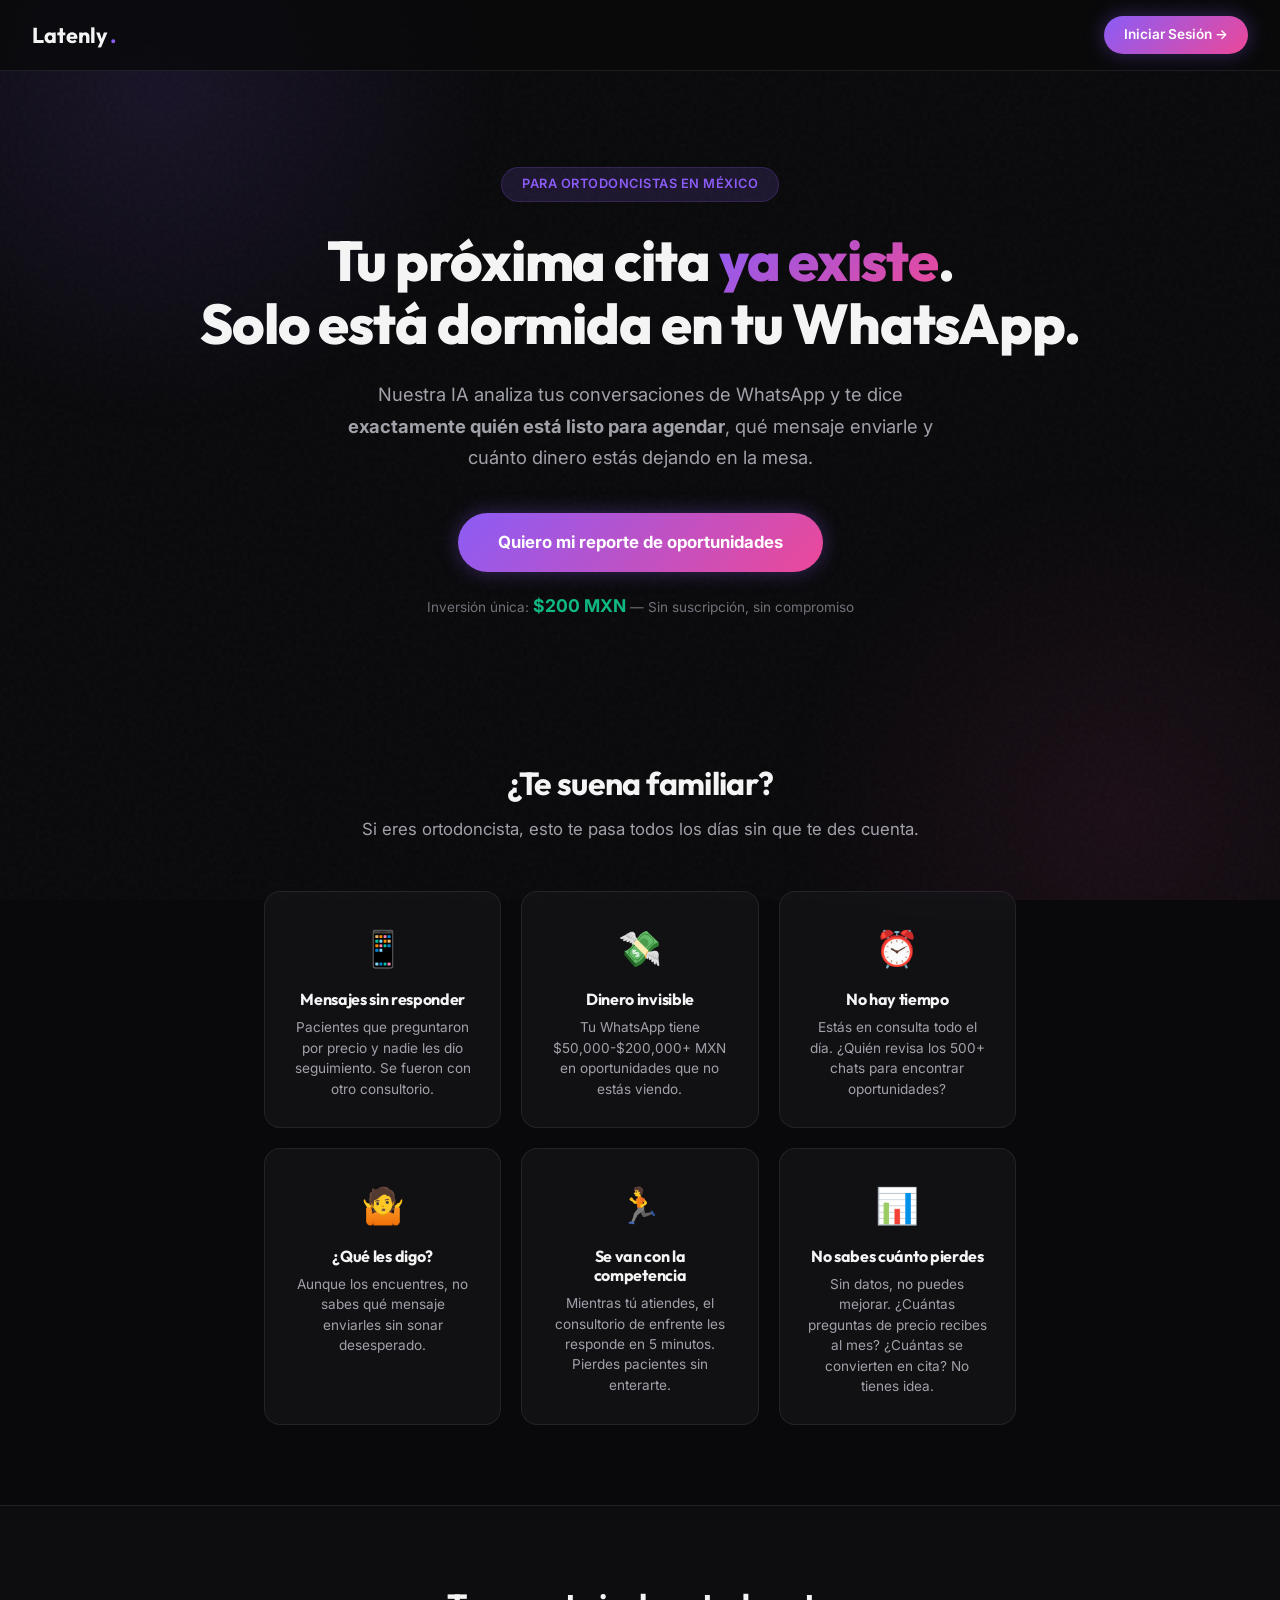
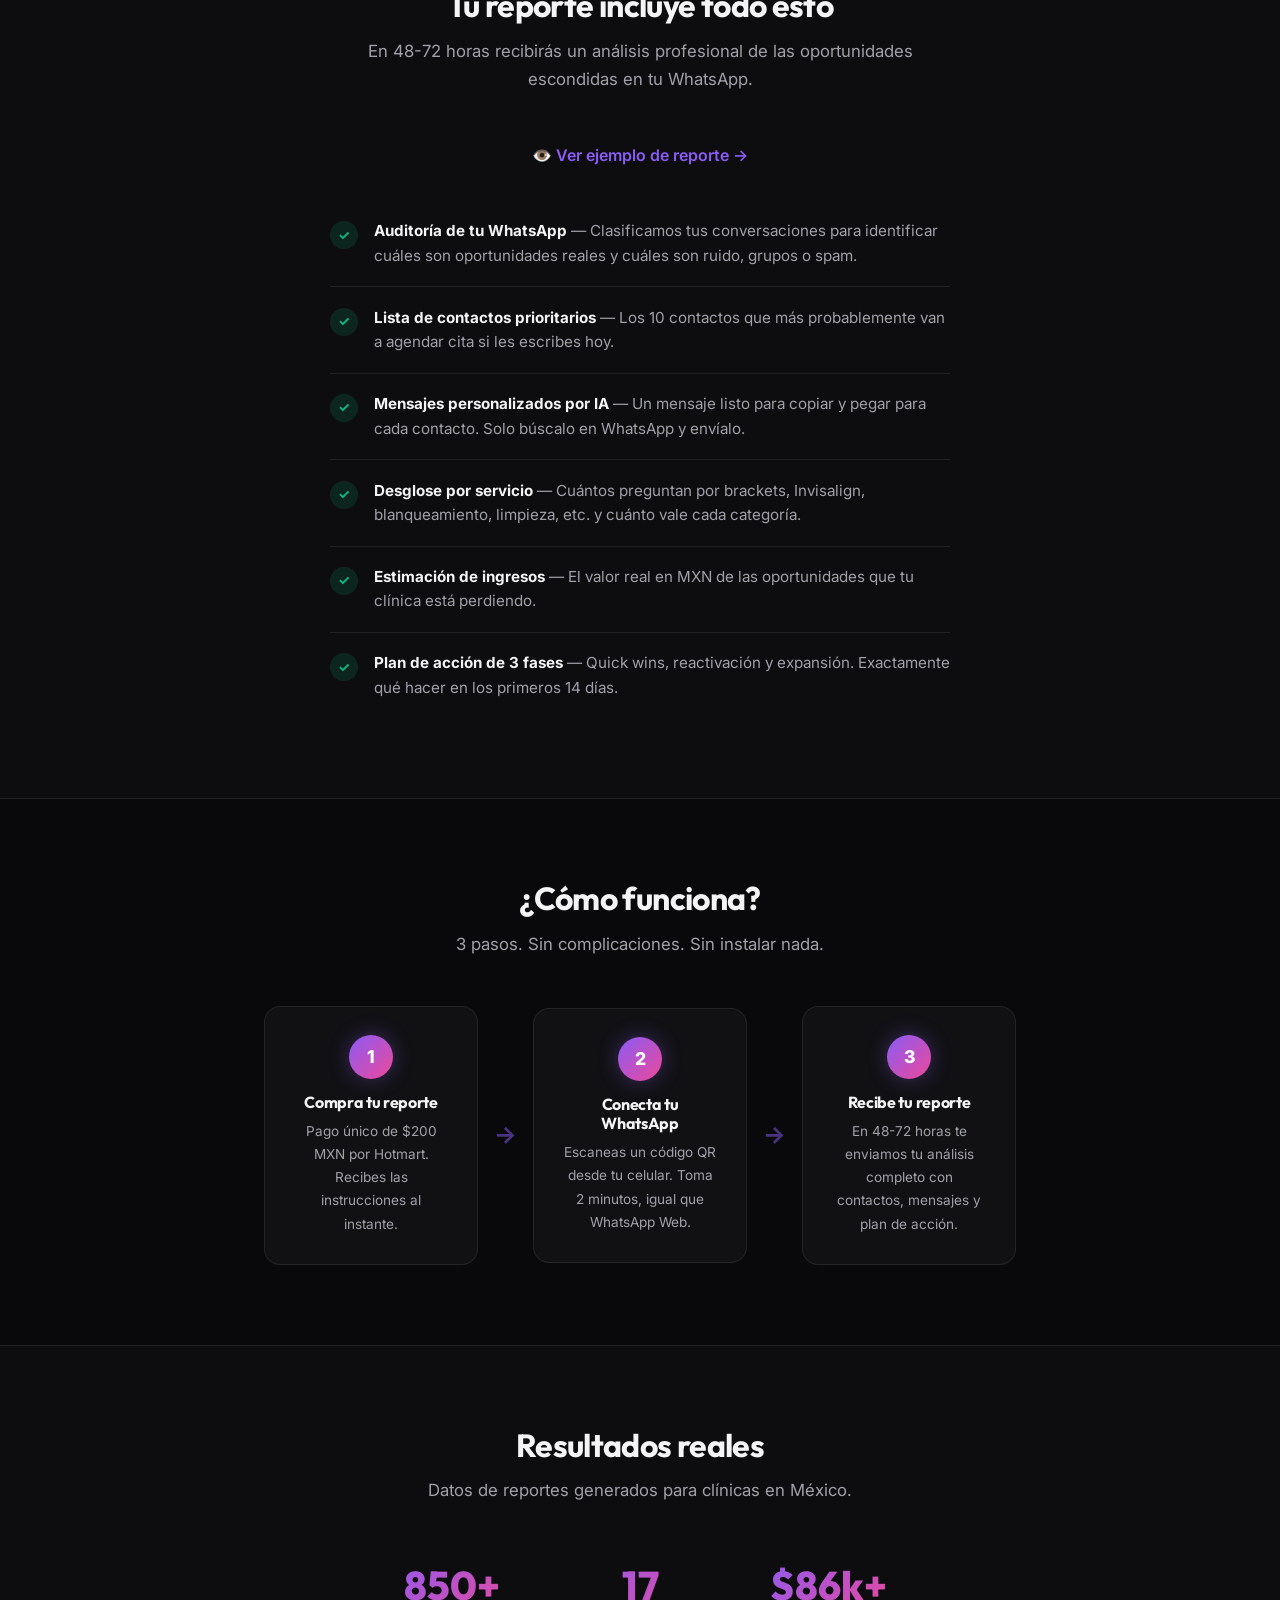
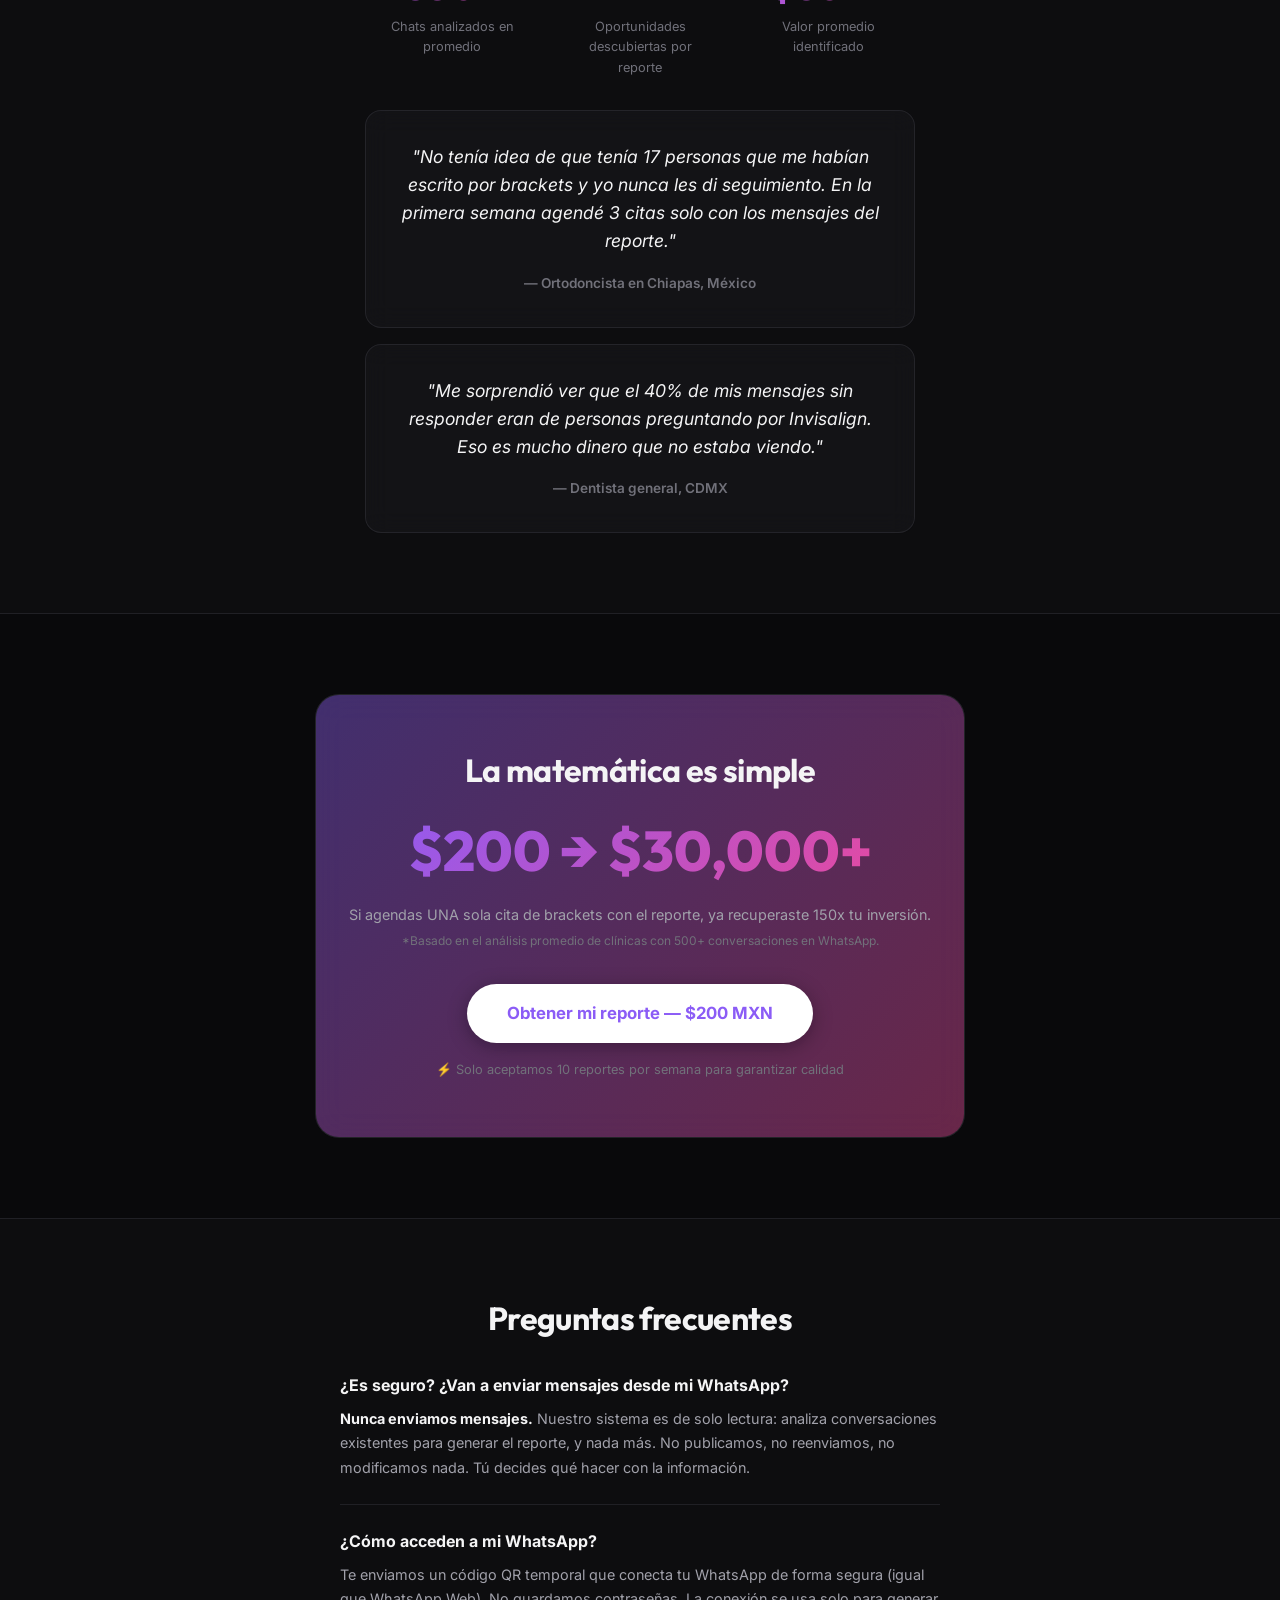
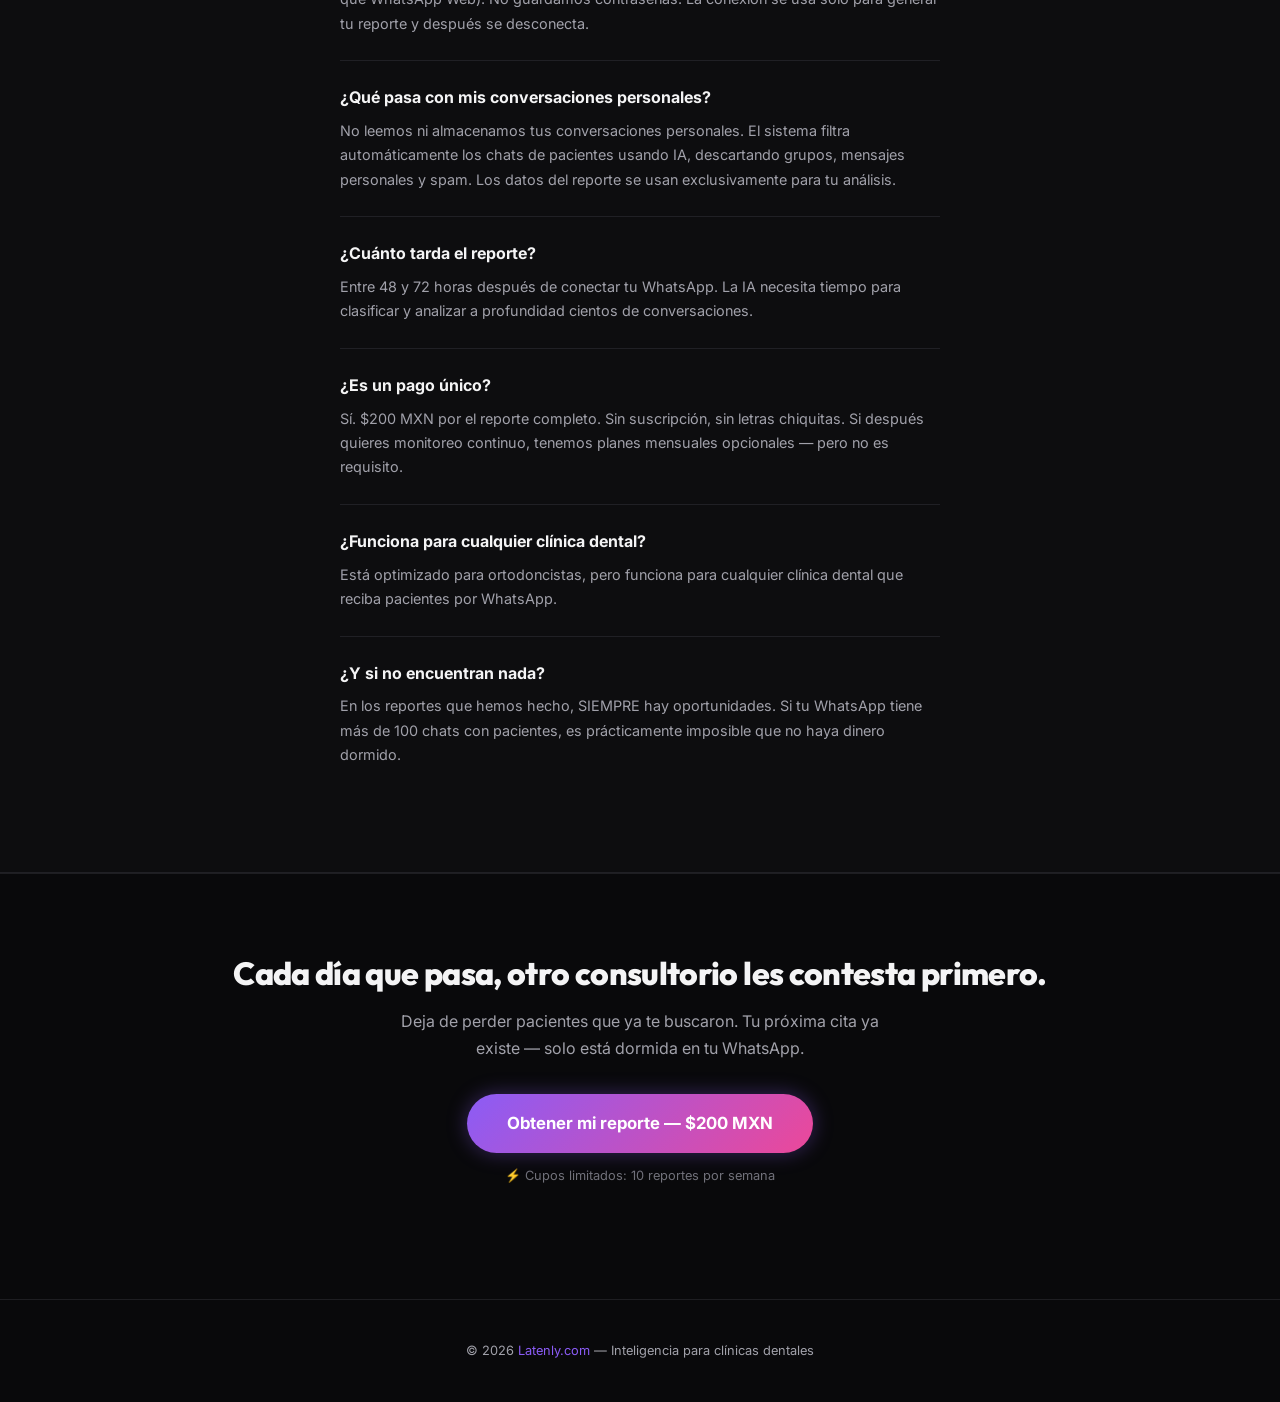
==== index.html @ cf5e4a90 "feat: implement user authentication flow, session management, and QR/text code connection logic" ====
<!DOCTYPE html>
<html lang="es">

<head>
    <meta charset="UTF-8">
    <meta name="viewport" content="width=device-width, initial-scale=1.0">
    <title>Latenly — Descubre cuánto dinero está dormido en tu WhatsApp</title>
    <meta name="description"
        content="Análisis de IA de tu WhatsApp para ortodoncistas. Descubre pacientes listos para agendar que nadie está contactando.">
    <link rel="icon"
        href="data:image/svg+xml,<svg xmlns=%22http://www.w3.org/2000/svg%22 viewBox=%220 0 100 100%22><text y=%22.9em%22 font-size=%2290%22>🔮</text></svg>">
    <link rel="stylesheet" href="assets/css/global.css">
    <link rel="stylesheet" href="assets/css/landing.css">
</head>

<body>

    <!-- Background -->
    <div class="bg-ambient"></div>
    <div class="grain-overlay"></div>

    <!-- NAV -->
    <nav class="nav-bar">
        <a href="/" class="nav-logo">Latenly<span>.</span></a>
        <div class="nav-actions">
            <a href="/login/" class="nav-cta">Iniciar Sesión →</a>
        </div>
    </nav>

    <!-- HERO -->
    <section class="hero">
        <div class="hero-badge">PARA ORTODONCISTAS EN MÉXICO</div>
        <h1>Tu próxima cita <span class="accent">ya existe</span>.<br>Solo está dormida en tu WhatsApp.</h1>
        <p class="subtitle">
            Nuestra IA analiza tus conversaciones de WhatsApp y te dice
            <strong>exactamente quién está listo para agendar</strong>, qué mensaje enviarle
            y cuánto dinero estás dejando en la mesa.
        </p>
        <a href="#comprar" class="hero-cta">Quiero mi reporte de oportunidades</a>
        <span class="hero-price">Inversión única: <strong>$200 MXN</strong> — Sin suscripción, sin compromiso</span>
    </section>

    <!-- PAIN POINTS -->
    <section class="landing-section">
        <div class="landing-container">
            <h2>¿Te suena familiar?</h2>
            <p class="section-sub">Si eres ortodoncista, esto te pasa todos los días sin que te des cuenta.</p>
            <div class="pain-grid">
                <div class="pain-card">
                    <div class="pain-icon">📱</div>
                    <h3>Mensajes sin responder</h3>
                    <p>Pacientes que preguntaron por precio y nadie les dio seguimiento. Se fueron con otro consultorio.
                    </p>
                </div>
                <div class="pain-card">
                    <div class="pain-icon">💸</div>
                    <h3>Dinero invisible</h3>
                    <p>Tu WhatsApp tiene $50,000-$200,000+ MXN en oportunidades que no estás viendo.</p>
                </div>
                <div class="pain-card">
                    <div class="pain-icon">⏰</div>
                    <h3>No hay tiempo</h3>
                    <p>Estás en consulta todo el día. ¿Quién revisa los 500+ chats para encontrar oportunidades?</p>
                </div>
                <div class="pain-card">
                    <div class="pain-icon">🤷</div>
                    <h3>¿Qué les digo?</h3>
                    <p>Aunque los encuentres, no sabes qué mensaje enviarles sin sonar desesperado.</p>
                </div>
                <div class="pain-card">
                    <div class="pain-icon">🏃</div>
                    <h3>Se van con la competencia</h3>
                    <p>Mientras tú atiendes, el consultorio de enfrente les responde en 5 minutos. Pierdes pacientes sin
                        enterarte.</p>
                </div>
                <div class="pain-card">
                    <div class="pain-icon">📊</div>
                    <h3>No sabes cuánto pierdes</h3>
                    <p>Sin datos, no puedes mejorar. ¿Cuántas preguntas de precio recibes al mes? ¿Cuántas se convierten
                        en cita? No tienes idea.</p>
                </div>
            </div>
        </div>
    </section>

    <!-- WHAT YOU GET -->
    <section class="landing-section landing-section--alt">
        <div class="landing-container">
            <h2>Tu reporte incluye todo esto</h2>
            <p class="section-sub">En 48-72 horas recibirás un análisis profesional de las oportunidades escondidas en
                tu WhatsApp.</p>
            <p style="text-align:center; margin-bottom: 2rem;">
                <a href="/reporte/?test" target="_blank" class="demo-link">👁️ Ver ejemplo de reporte →</a>
            </p>
            <ul class="benefit-list">
                <li>
                    <span class="benefit-check">✓</span>
                    <div><strong>Auditoría de tu WhatsApp</strong> — Clasificamos tus conversaciones para identificar
                        cuáles son oportunidades reales y cuáles son ruido, grupos o spam.</div>
                </li>
                <li>
                    <span class="benefit-check">✓</span>
                    <div><strong>Lista de contactos prioritarios</strong> — Los 10 contactos que más probablemente van a
                        agendar cita si les escribes hoy.</div>
                </li>
                <li>
                    <span class="benefit-check">✓</span>
                    <div><strong>Mensajes personalizados por IA</strong> — Un mensaje listo para copiar y pegar para
                        cada contacto. Solo búscalo en WhatsApp y envíalo.</div>
                </li>
                <li>
                    <span class="benefit-check">✓</span>
                    <div><strong>Desglose por servicio</strong> — Cuántos preguntan por brackets, Invisalign,
                        blanqueamiento, limpieza, etc. y cuánto vale cada categoría.</div>
                </li>
                <li>
                    <span class="benefit-check">✓</span>
                    <div><strong>Estimación de ingresos</strong> — El valor real en MXN de las oportunidades que tu
                        clínica está perdiendo.</div>
                </li>
                <li>
                    <span class="benefit-check">✓</span>
                    <div><strong>Plan de acción de 3 fases</strong> — Quick wins, reactivación y expansión. Exactamente
                        qué hacer en los primeros 14 días.</div>
                </li>
            </ul>
        </div>
    </section>

    <!-- HOW IT WORKS -->
    <section class="landing-section">
        <div class="landing-container">
            <h2>¿Cómo funciona?</h2>
            <p class="section-sub">3 pasos. Sin complicaciones. Sin instalar nada.</p>
            <div class="steps-grid">
                <div class="step-card">
                    <div class="step-num">1</div>
                    <h3>Compra tu reporte</h3>
                    <p>Pago único de $200 MXN por Hotmart. Recibes las instrucciones al instante.</p>
                </div>
                <div class="step-arrow">→</div>
                <div class="step-card">
                    <div class="step-num">2</div>
                    <h3>Conecta tu WhatsApp</h3>
                    <p>Escaneas un código QR desde tu celular. Toma 2 minutos, igual que WhatsApp Web.</p>
                </div>
                <div class="step-arrow">→</div>
                <div class="step-card">
                    <div class="step-num">3</div>
                    <h3>Recibe tu reporte</h3>
                    <p>En 48-72 horas te enviamos tu análisis completo con contactos, mensajes y plan de acción.</p>
                </div>
            </div>
        </div>
    </section>

    <!-- SOCIAL PROOF -->
    <section class="landing-section landing-section--alt">
        <div class="landing-container">
            <h2>Resultados reales</h2>
            <p class="section-sub">Datos de reportes generados para clínicas en México.</p>
            <div class="proof-stats">
                <div class="proof-stat">
                    <div class="proof-stat-num">850+</div>
                    <div class="proof-stat-lbl">Chats analizados en promedio</div>
                </div>
                <div class="proof-stat">
                    <div class="proof-stat-num">17</div>
                    <div class="proof-stat-lbl">Oportunidades descubiertas por reporte</div>
                </div>
                <div class="proof-stat">
                    <div class="proof-stat-num">$86k+</div>
                    <div class="proof-stat-lbl">Valor promedio identificado</div>
                </div>
            </div>
            <div class="proof-card" style="margin-top: 2rem;">
                <p class="proof-quote">"No tenía idea de que tenía 17 personas que me habían escrito por brackets y yo
                    nunca les di seguimiento. En la primera semana agendé 3 citas solo con los mensajes del reporte."
                </p>
                <p class="proof-author">— Ortodoncista en Chiapas, México</p>
            </div>
            <div class="proof-card" style="margin-top: 1rem;">
                <p class="proof-quote">"Me sorprendió ver que el 40% de mis mensajes sin responder eran de personas
                    preguntando por Invisalign. Eso es mucho dinero que no estaba viendo."</p>
                <p class="proof-author">— Dentista general, CDMX</p>
            </div>
        </div>
    </section>

    <!-- ROI -->
    <section class="landing-section" id="comprar">
        <div class="landing-container">
            <div class="roi-box">
                <h2>La matemática es simple</h2>
                <div class="roi-number">$200 → $30,000+</div>
                <p class="roi-label">Si agendas UNA sola cita de brackets con el reporte, ya recuperaste 150x tu
                    inversión.<br><small>*Basado en el análisis promedio de clínicas con 500+ conversaciones en
                        WhatsApp.</small></p>
                <a href="https://hotmart.com/PLACEHOLDER" class="hero-cta" target="_blank" id="buyButton">
                    Obtener mi reporte — $200 MXN
                </a>
                <p style="margin-top: 1rem; font-size: 0.8rem; color: var(--text-tertiary);">⚡ Solo aceptamos 10
                    reportes por semana para garantizar calidad</p>
            </div>
        </div>
    </section>

    <!-- FAQ -->
    <section class="landing-section landing-section--alt">
        <div class="landing-container">
            <h2>Preguntas frecuentes</h2>
            <div class="faq-list">
                <div class="faq-item">
                    <div class="faq-q">¿Es seguro? ¿Van a enviar mensajes desde mi WhatsApp?</div>
                    <div class="faq-a"><strong>Nunca enviamos mensajes.</strong> Nuestro sistema es de solo lectura:
                        analiza conversaciones existentes para generar el reporte, y nada más. No publicamos, no
                        reenviamos, no modificamos nada. Tú decides qué hacer con la información.</div>
                </div>
                <div class="faq-item">
                    <div class="faq-q">¿Cómo acceden a mi WhatsApp?</div>
                    <div class="faq-a">Te enviamos un código QR temporal que conecta tu WhatsApp de forma segura (igual
                        que WhatsApp Web). No guardamos contraseñas. La conexión se usa solo para generar tu reporte y
                        después se desconecta.</div>
                </div>
                <div class="faq-item">
                    <div class="faq-q">¿Qué pasa con mis conversaciones personales?</div>
                    <div class="faq-a">No leemos ni almacenamos tus conversaciones personales. El sistema filtra
                        automáticamente los chats de pacientes usando IA, descartando grupos, mensajes personales y
                        spam. Los datos del reporte se usan exclusivamente para tu análisis.</div>
                </div>
                <div class="faq-item">
                    <div class="faq-q">¿Cuánto tarda el reporte?</div>
                    <div class="faq-a">Entre 48 y 72 horas después de conectar tu WhatsApp. La IA necesita tiempo para
                        clasificar y analizar a profundidad cientos de conversaciones.</div>
                </div>
                <div class="faq-item">
                    <div class="faq-q">¿Es un pago único?</div>
                    <div class="faq-a">Sí. $200 MXN por el reporte completo. Sin suscripción, sin letras chiquitas. Si
                        después quieres monitoreo continuo, tenemos planes mensuales opcionales — pero no es requisito.
                    </div>
                </div>
                <div class="faq-item">
                    <div class="faq-q">¿Funciona para cualquier clínica dental?</div>
                    <div class="faq-a">Está optimizado para ortodoncistas, pero funciona para cualquier clínica dental
                        que reciba pacientes por WhatsApp.</div>
                </div>
                <div class="faq-item">
                    <div class="faq-q">¿Y si no encuentran nada?</div>
                    <div class="faq-a">En los reportes que hemos hecho, SIEMPRE hay oportunidades. Si tu WhatsApp tiene
                        más de 100 chats con pacientes, es prácticamente imposible que no haya dinero dormido.</div>
                </div>
            </div>
        </div>
    </section>

    <!-- FINAL CTA -->
    <section class="final-cta">
        <h2>Cada día que pasa, otro consultorio les contesta primero.</h2>
        <p>Deja de perder pacientes que ya te buscaron. Tu próxima cita ya existe — solo está dormida en tu WhatsApp.
        </p>
        <a href="https://hotmart.com/PLACEHOLDER" class="hero-cta" target="_blank">
            Obtener mi reporte — $200 MXN
        </a>
        <p class="scarcity">⚡ Cupos limitados: 10 reportes por semana</p>
    </section>

    <!-- FOOTER -->
    <footer class="landing-footer">
        <p>© 2026 <a href="/">Latenly.com</a> — Inteligencia para clínicas dentales</p>
    </footer>

</body>

</html>
---- assets/css/global.css ----
/* ═══════════════════════════════════════════════════════════════
   Latenly — Premium Design System (Dark Mode)
   Fonts: Outfit (Display) + Inter (UI)
   ═══════════════════════════════════════════════════════════════ */
@import url('https://fonts.googleapis.com/css2?family=Inter:wght@300;400;500;600;700;800&family=Outfit:wght@400;500;600;700;800&display=swap');

/* ── Design Tokens ─────────────────────────────────────────── */
:root {
  /* Backgrounds */
  --bg-base:      #09090b;
  --bg-surface:   rgba(24, 24, 27, 0.6);
  --bg-elevated:  rgba(39, 39, 42, 0.5);
  --bg-hover:     rgba(63, 63, 70, 0.3);
  --bg-input:     rgba(24, 24, 27, 0.8);

  /* Borders */
  --border-subtle:  rgba(63, 63, 70, 0.4);
  --border-default: rgba(82, 82, 91, 0.5);
  --border-strong:  rgba(113, 113, 122, 0.5);
  --border-glow:    rgba(139, 92, 246, 0.3);

  /* Text */
  --text-primary:   #f4f4f5;
  --text-secondary: #a1a1aa;
  --text-tertiary:  #71717a;
  --text-inverse:   #09090b;

  /* Brand Colors */
  --brand-violet:     #8b5cf6;
  --brand-violet-dim: rgba(139, 92, 246, 0.15);
  --brand-pink:       #ec4899;
  --brand-pink-dim:   rgba(236, 72, 153, 0.15);
  --brand-gradient:   linear-gradient(135deg, #8b5cf6, #ec4899);
  --brand-gradient-r: linear-gradient(135deg, #ec4899, #8b5cf6);

  /* Semantic Colors */
  --color-success:     #10b981;
  --color-success-dim: rgba(16, 185, 129, 0.15);
  --color-warning:     #f59e0b;
  --color-warning-dim: rgba(245, 158, 11, 0.15);
  --color-danger:      #ef4444;
  --color-danger-dim:  rgba(239, 68, 68, 0.15);
  --color-info:        #3b82f6;
  --color-info-dim:    rgba(59, 130, 246, 0.15);

  /* Shadows */
  --shadow-sm:  0 1px 2px rgba(0, 0, 0, 0.3);
  --shadow-md:  0 4px 12px rgba(0, 0, 0, 0.4);
  --shadow-lg:  0 8px 30px rgba(0, 0, 0, 0.5);
  --shadow-xl:  0 20px 50px rgba(0, 0, 0, 0.6);
  --shadow-glow-violet: 0 0 20px rgba(139, 92, 246, 0.35);
  --shadow-glow-pink:   0 0 20px rgba(236, 72, 153, 0.3);
  --shadow-glow-green:  0 0 20px rgba(16, 185, 129, 0.3);

  /* Radii */
  --radius-sm:   0.375rem;
  --radius-md:   0.5rem;
  --radius-lg:   0.75rem;
  --radius-xl:   1rem;
  --radius-2xl:  1.5rem;
  --radius-full: 9999px;

  /* Typography */
  --font-display: 'Outfit', sans-serif;
  --font-ui:      'Inter', sans-serif;

  /* Transitions */
  --transition-fast: 150ms ease;
  --transition-base: 250ms ease;
  --transition-slow: 400ms cubic-bezier(0.16, 1, 0.3, 1);
}

/* ── Reset & Base ──────────────────────────────────────────── */
*,
*::before,
*::after {
  box-sizing: border-box;
  margin: 0;
  padding: 0;
}

html {
  scroll-behavior: smooth;
}

body {
  font-family: var(--font-ui);
  background-color: var(--bg-base);
  color: var(--text-primary);
  line-height: 1.6;
  -webkit-font-smoothing: antialiased;
  -moz-osx-font-smoothing: grayscale;
  overflow-x: hidden;
  min-height: 100vh;
  position: relative;
}

/* ── Ambient Background ────────────────────────────────────── */
.bg-ambient {
  position: fixed;
  inset: 0;
  z-index: -2;
  pointer-events: none;
  overflow: hidden;
}

.bg-ambient::before {
  content: '';
  position: absolute;
  top: -30%;
  left: -15%;
  width: 55vw;
  height: 55vw;
  background: radial-gradient(circle, rgba(139, 92, 246, 0.12) 0%, transparent 70%);
  border-radius: 50%;
  animation: ambient-float 20s ease-in-out infinite alternate;
}

.bg-ambient::after {
  content: '';
  position: absolute;
  bottom: -30%;
  right: -15%;
  width: 55vw;
  height: 55vw;
  background: radial-gradient(circle, rgba(236, 72, 153, 0.08) 0%, transparent 70%);
  border-radius: 50%;
  animation: ambient-float 25s ease-in-out infinite alternate-reverse;
}

@keyframes ambient-float {
  0%   { transform: translate(0, 0) scale(1); }
  100% { transform: translate(30px, -20px) scale(1.05); }
}

/* Grain Overlay */
.grain-overlay {
  position: fixed;
  inset: 0;
  z-index: -1;
  pointer-events: none;
  background-image: url("data:image/svg+xml,%3Csvg viewBox='0 0 256 256' xmlns='http://www.w3.org/2000/svg'%3E%3Cfilter id='n'%3E%3CfeTurbulence type='fractalNoise' baseFrequency='0.85' numOctaves='3' stitchTiles='stitch'/%3E%3C/filter%3E%3Crect width='100%25' height='100%25' filter='url(%23n)' opacity='0.03'/%3E%3C/svg%3E");
}

/* ── Typography ────────────────────────────────────────────── */
h1, h2, h3, h4, h5, h6 {
  font-family: var(--font-display);
  color: var(--text-primary);
  font-weight: 700;
  line-height: 1.2;
  letter-spacing: -0.02em;
}

h1 { font-size: clamp(2rem, 5vw, 3.5rem); }
h2 { font-size: clamp(1.5rem, 3.5vw, 2.25rem); }
h3 { font-size: clamp(1.125rem, 2.5vw, 1.5rem); }
h4 { font-size: 1.125rem; }

p {
  color: var(--text-secondary);
  line-height: 1.7;
}

a {
  color: var(--brand-violet);
  text-decoration: none;
  transition: color var(--transition-fast);
}

a:hover {
  color: var(--brand-pink);
}

.gradient-text {
  background: var(--brand-gradient);
  -webkit-background-clip: text;
  -webkit-text-fill-color: transparent;
  background-clip: text;
}

.gradient-text-green {
  background: linear-gradient(135deg, #34d399, #10b981);
  -webkit-background-clip: text;
  -webkit-text-fill-color: transparent;
  background-clip: text;
}

.text-secondary { color: var(--text-secondary); }
.text-center { text-align: center; }

/* ── Layout ────────────────────────────────────────────────── */
.container {
  width: 100%;
  max-width: 1200px;
  margin: 0 auto;
  padding: 0 1.5rem;
}

.container-sm {
  width: 100%;
  max-width: 800px;
  margin: 0 auto;
  padding: 0 1.5rem;
}

.container-xs {
  width: 100%;
  max-width: 480px;
  margin: 0 auto;
  padding: 0 1.5rem;
}

/* ── Glassmorphism Panel ───────────────────────────────────── */
.glass-panel {
  background: var(--bg-surface);
  backdrop-filter: blur(16px);
  -webkit-backdrop-filter: blur(16px);
  border: 1px solid var(--border-subtle);
  border-radius: var(--radius-xl);
  padding: 1.5rem;
  box-shadow: var(--shadow-sm);
  transition: transform var(--transition-slow), box-shadow var(--transition-slow), border-color var(--transition-base);
}

.glass-panel:hover {
  transform: translateY(-2px);
  box-shadow: var(--shadow-md);
  border-color: var(--border-default);
}

.glass-panel-static {
  background: var(--bg-surface);
  backdrop-filter: blur(16px);
  -webkit-backdrop-filter: blur(16px);
  border: 1px solid var(--border-subtle);
  border-radius: var(--radius-xl);
  padding: 1.5rem;
  box-shadow: var(--shadow-sm);
}

/* Glow Border Effect */
.glow-border {
  position: relative;
}

.glow-border::before {
  content: '';
  position: absolute;
  inset: -1px;
  border-radius: inherit;
  background: linear-gradient(135deg, var(--brand-violet), transparent 40%, var(--color-success));
  z-index: -1;
  opacity: 0.5;
  transition: opacity var(--transition-base);
}

.glow-border:hover::before {
  opacity: 0.75;
}

/* ── Buttons ───────────────────────────────────────────────── */
button {
  font-family: var(--font-ui);
  cursor: pointer;
  border: none;
  outline: none;
}

.btn-glow {
  display: inline-flex;
  align-items: center;
  justify-content: center;
  gap: 0.5rem;
  background: var(--brand-gradient);
  color: white;
  border: none;
  padding: 0.75rem 2rem;
  border-radius: var(--radius-full);
  font-size: 1rem;
  font-weight: 600;
  font-family: var(--font-ui);
  cursor: pointer;
  box-shadow: var(--shadow-glow-violet);
  transition: transform var(--transition-base), box-shadow var(--transition-base);
  text-decoration: none;
  white-space: nowrap;
}

.btn-glow:hover {
  transform: translateY(-2px);
  box-shadow: 0 0 35px rgba(139, 92, 246, 0.5);
  text-decoration: none;
  color: white;
}

.btn-glow:active {
  transform: translateY(0);
}

.btn-glow.large {
  padding: 1rem 3rem;
  font-size: 1.1rem;
}

.btn-glow-green {
  display: inline-flex;
  align-items: center;
  justify-content: center;
  gap: 0.5rem;
  background: linear-gradient(135deg, #25D366, #128C7E);
  color: white;
  border: none;
  padding: 0.75rem 2rem;
  border-radius: var(--radius-full);
  font-size: 1rem;
  font-weight: 600;
  font-family: var(--font-ui);
  cursor: pointer;
  box-shadow: var(--shadow-glow-green);
  transition: transform var(--transition-base), box-shadow var(--transition-base);
  text-decoration: none;
}

.btn-glow-green:hover {
  transform: translateY(-2px);
  box-shadow: 0 0 35px rgba(37, 211, 102, 0.45);
  text-decoration: none;
  color: white;
}

.btn-outline {
  display: inline-flex;
  align-items: center;
  justify-content: center;
  gap: 0.5rem;
  background: transparent;
  color: var(--text-primary);
  border: 1.5px solid var(--border-default);
  padding: 0.75rem 2rem;
  border-radius: var(--radius-full);
  font-size: 1rem;
  font-weight: 500;
  font-family: var(--font-ui);
  cursor: pointer;
  transition: all var(--transition-base);
  text-decoration: none;
}

.btn-outline:hover {
  border-color: var(--brand-violet);
  color: var(--brand-violet);
  background: var(--brand-violet-dim);
  text-decoration: none;
}

.btn-outline.large {
  padding: 1rem 2.5rem;
  font-size: 1.05rem;
}

.btn-ghost {
  display: inline-flex;
  align-items: center;
  gap: 0.5rem;
  background: transparent;
  color: var(--text-secondary);
  border: none;
  padding: 0.5rem 1rem;
  border-radius: var(--radius-md);
  font-size: 0.875rem;
  font-weight: 500;
  font-family: var(--font-ui);
  cursor: pointer;
  transition: all var(--transition-fast);
}

.btn-ghost:hover {
  color: var(--text-primary);
  background: var(--bg-hover);
}

/* ── Badges ────────────────────────────────────────────────── */
.badge {
  display: inline-flex;
  align-items: center;
  gap: 0.25rem;
  padding: 0.2rem 0.75rem;
  border-radius: var(--radius-full);
  font-size: 0.75rem;
  font-weight: 600;
  letter-spacing: 0.02em;
  white-space: nowrap;
}

.badge-violet {
  background: var(--brand-violet-dim);
  color: var(--brand-violet);
}

.badge-pink {
  background: var(--brand-pink-dim);
  color: var(--brand-pink);
}

.badge-success {
  background: var(--color-success-dim);
  color: var(--color-success);
}

.badge-warning {
  background: var(--color-warning-dim);
  color: var(--color-warning);
}

.badge-danger {
  background: var(--color-danger-dim);
  color: var(--color-danger);
}

.badge-info {
  background: var(--color-info-dim);
  color: var(--color-info);
}

/* ── Form Inputs ───────────────────────────────────────────── */
.input-field {
  width: 100%;
  background: var(--bg-input);
  border: 1.5px solid var(--border-subtle);
  border-radius: var(--radius-lg);
  padding: 0.875rem 1rem;
  font-size: 1rem;
  font-family: var(--font-ui);
  color: var(--text-primary);
  outline: none;
  transition: border-color var(--transition-base), box-shadow var(--transition-base);
}

.input-field::placeholder {
  color: var(--text-tertiary);
}

.input-field:focus {
  border-color: var(--brand-violet);
  box-shadow: 0 0 0 3px rgba(139, 92, 246, 0.15);
}

.input-field:hover:not(:focus) {
  border-color: var(--border-default);
}

.input-label {
  display: block;
  font-size: 0.875rem;
  font-weight: 500;
  color: var(--text-secondary);
  margin-bottom: 0.5rem;
}

.input-error {
  font-size: 0.8rem;
  color: var(--color-danger);
  margin-top: 0.4rem;
  display: none;
}

.input-error.visible {
  display: block;
}

/* ── Skeleton Loading ──────────────────────────────────────── */
.skeleton {
  background: linear-gradient(
    90deg,
    rgba(63, 63, 70, 0.3) 25%,
    rgba(82, 82, 91, 0.3) 50%,
    rgba(63, 63, 70, 0.3) 75%
  );
  background-size: 200% 100%;
  animation: skeleton-shimmer 1.8s ease-in-out infinite;
  border-radius: var(--radius-md);
}

@keyframes skeleton-shimmer {
  0%   { background-position: 200% 0; }
  100% { background-position: -200% 0; }
}

/* ── Spinner ───────────────────────────────────────────────── */
.spinner {
  width: 48px;
  height: 48px;
  border: 3px solid rgba(139, 92, 246, 0.2);
  border-radius: 50%;
  border-top-color: var(--brand-violet);
  animation: spin 0.8s ease-in-out infinite;
  margin: 0 auto;
}

.spinner-sm {
  width: 20px;
  height: 20px;
  border-width: 2px;
}

@keyframes spin {
  to { transform: rotate(360deg); }
}

/* ── Toast Notifications ───────────────────────────────────── */
.toast-container {
  position: fixed;
  bottom: 1.5rem;
  left: 50%;
  transform: translateX(-50%);
  z-index: 9999;
  display: flex;
  flex-direction: column;
  gap: 0.5rem;
}

.toast {
  background: var(--bg-elevated);
  backdrop-filter: blur(16px);
  color: var(--text-primary);
  padding: 0.85rem 1.25rem;
  border-radius: var(--radius-lg);
  border: 1px solid var(--border-subtle);
  font-size: 0.875rem;
  box-shadow: var(--shadow-lg);
  animation: toast-slide-up 0.4s cubic-bezier(0.16, 1, 0.3, 1) forwards;
  opacity: 0;
  transform: translateY(20px);
}

@keyframes toast-slide-up {
  to {
    opacity: 1;
    transform: translateY(0);
  }
}

.toast.fade-out {
  animation: toast-fade-out 0.3s ease forwards;
}

@keyframes toast-fade-out {
  to {
    opacity: 0;
    transform: translateY(-10px);
  }
}

/* ── Animations ────────────────────────────────────────────── */
.slide-up-anim {
  opacity: 0;
  transform: translateY(30px);
  transition: opacity 0.8s cubic-bezier(0.16, 1, 0.3, 1),
              transform 0.8s cubic-bezier(0.16, 1, 0.3, 1);
}

.slide-up-anim.visible {
  opacity: 1;
  transform: translateY(0);
}

@keyframes fadeIn {
  from { opacity: 0; }
  to   { opacity: 1; }
}

@keyframes fadeInUp {
  from {
    opacity: 0;
    transform: translateY(20px);
  }
  to {
    opacity: 1;
    transform: translateY(0);
  }
}

@keyframes pulse-glow {
  0%, 100% { box-shadow: var(--shadow-glow-violet); }
  50%      { box-shadow: 0 0 35px rgba(139, 92, 246, 0.5); }
}

/* ── Nav Bar ───────────────────────────────────────────────── */
.nav-bar {
  display: flex;
  justify-content: space-between;
  align-items: center;
  padding: 1rem 2rem;
  position: sticky;
  top: 0;
  z-index: 100;
  background: rgba(9, 9, 11, 0.8);
  backdrop-filter: blur(16px);
  -webkit-backdrop-filter: blur(16px);
  border-bottom: 1px solid var(--border-subtle);
}

.nav-logo {
  font-family: var(--font-display);
  font-weight: 700;
  font-size: 1.35rem;
  color: var(--text-primary);
  text-decoration: none;
  display: flex;
  align-items: center;
  gap: 0.15rem;
}

.nav-logo span {
  color: var(--brand-violet);
}

.nav-logo:hover {
  color: var(--text-primary);
  text-decoration: none;
}

.nav-actions {
  display: flex;
  align-items: center;
  gap: 1rem;
}

.nav-link {
  color: var(--text-secondary);
  font-size: 0.9rem;
  font-weight: 500;
  text-decoration: none;
  transition: color var(--transition-fast);
  padding: 0.4rem 0.75rem;
  border-radius: var(--radius-md);
}

.nav-link:hover {
  color: var(--text-primary);
  text-decoration: none;
}

.nav-cta {
  background: var(--brand-gradient);
  color: white;
  padding: 0.5rem 1.25rem;
  border-radius: var(--radius-full);
  font-size: 0.85rem;
  font-weight: 600;
  text-decoration: none;
  transition: transform var(--transition-base), box-shadow var(--transition-base);
  box-shadow: var(--shadow-glow-violet);
}

.nav-cta:hover {
  transform: translateY(-1px);
  box-shadow: 0 0 25px rgba(139, 92, 246, 0.4);
  text-decoration: none;
  color: white;
}

/* ── Responsive ────────────────────────────────────────────── */
@media (max-width: 768px) {
  .nav-bar {
    padding: 0.85rem 1rem;
  }

  .nav-link {
    display: none;
  }
}

@media (max-width: 480px) {
  .btn-glow.large {
    padding: 0.85rem 2rem;
    font-size: 1rem;
  }

  .btn-outline.large {
    padding: 0.85rem 2rem;
    font-size: 1rem;
  }
}
---- assets/css/landing.css ----
/* ═══════════════════════════════════════════════════════════════
   Latenly — Landing Page Premium (Dark Mode)
   Inherits from global.css design tokens
   ═══════════════════════════════════════════════════════════════ */

/* ── Hero ──────────────────────────────────────────────────── */
.hero {
  text-align: center;
  padding: 6rem 1.5rem 4rem;
  position: relative;
}

.hero > * {
  position: relative;
  z-index: 1;
}

.hero-badge {
  display: inline-block;
  background: var(--brand-violet-dim);
  color: var(--brand-violet);
  font-size: 0.8rem;
  font-weight: 600;
  padding: 0.4rem 1.25rem;
  border-radius: var(--radius-full);
  margin-bottom: 1.75rem;
  letter-spacing: 0.5px;
  border: 1px solid rgba(139, 92, 246, 0.2);
  animation: fadeInUp 0.8s ease forwards;
}

.hero h1 {
  font-size: clamp(2.2rem, 5vw, 3.5rem);
  font-weight: 800;
  line-height: 1.12;
  margin-bottom: 1.5rem;
  animation: fadeInUp 0.8s 0.1s ease forwards;
  opacity: 0;
}

.hero h1 .accent {
  background: var(--brand-gradient);
  -webkit-background-clip: text;
  background-clip: text;
  -webkit-text-fill-color: transparent;
}

.hero .subtitle {
  font-size: 1.15rem;
  color: var(--text-secondary);
  max-width: 620px;
  margin: 0 auto 2.5rem;
  line-height: 1.7;
  animation: fadeInUp 0.8s 0.2s ease forwards;
  opacity: 0;
}

.hero-cta {
  display: inline-flex;
  align-items: center;
  gap: 0.5rem;
  background: var(--brand-gradient);
  color: white;
  padding: 1rem 2.5rem;
  border-radius: var(--radius-full);
  font-size: 1.05rem;
  font-weight: 700;
  text-decoration: none;
  box-shadow: var(--shadow-glow-violet);
  transition: transform var(--transition-base), box-shadow var(--transition-base);
  animation: fadeInUp 0.8s 0.3s ease forwards, pulse-glow 3s 1.5s ease-in-out infinite;
  opacity: 0;
}

.hero-cta:hover {
  transform: translateY(-3px);
  box-shadow: 0 0 40px rgba(139, 92, 246, 0.5);
  text-decoration: none;
  color: white;
}

.hero-price {
  display: block;
  margin-top: 1.25rem;
  font-size: 0.85rem;
  color: var(--text-tertiary);
  animation: fadeInUp 0.8s 0.4s ease forwards;
  opacity: 0;
}

.hero-price strong {
  color: var(--color-success);
  font-size: 1.1rem;
}

/* ── Sections ──────────────────────────────────────────────── */
.landing-section {
  padding: 5rem 0;
  position: relative;
}

.landing-section--alt {
  background: rgba(24, 24, 27, 0.3);
  border-top: 1px solid var(--border-subtle);
  border-bottom: 1px solid var(--border-subtle);
}

.landing-container {
  max-width: 800px;
  margin: 0 auto;
  padding: 0 1.5rem;
}

.landing-section h2 {
  font-size: 2rem;
  font-weight: 700;
  text-align: center;
  margin-bottom: 0.75rem;
}

.section-sub {
  text-align: center;
  color: var(--text-secondary);
  max-width: 600px;
  margin: 0 auto 3rem;
  font-size: 1.05rem;
}

/* ── Pain Points Grid ──────────────────────────────────────── */
.pain-grid {
  display: grid;
  grid-template-columns: repeat(auto-fit, minmax(230px, 1fr));
  gap: 1.25rem;
}

.pain-card {
  background: var(--bg-surface);
  backdrop-filter: blur(12px);
  border: 1px solid var(--border-subtle);
  border-radius: var(--radius-xl);
  padding: 1.75rem;
  text-align: center;
  transition: transform var(--transition-slow), border-color var(--transition-base), box-shadow var(--transition-base);
}

.pain-card:hover {
  transform: translateY(-4px);
  border-color: var(--border-default);
  box-shadow: var(--shadow-md);
}

.pain-icon {
  font-size: 2.2rem;
  margin-bottom: 0.85rem;
}

.pain-card h3 {
  font-size: 1rem;
  font-weight: 700;
  margin-bottom: 0.5rem;
  color: var(--text-primary);
}

.pain-card p {
  font-size: 0.85rem;
  color: var(--text-secondary);
  line-height: 1.5;
}

/* ── Benefit List ──────────────────────────────────────────── */
.benefit-list {
  list-style: none;
  padding: 0;
  max-width: 620px;
  margin: 0 auto;
}

.benefit-list li {
  display: flex;
  align-items: flex-start;
  gap: 1rem;
  padding: 1.15rem 0;
  border-bottom: 1px solid var(--border-subtle);
  font-size: 0.95rem;
  color: var(--text-secondary);
}

.benefit-list li:last-child {
  border-bottom: none;
}

.benefit-list li strong {
  color: var(--text-primary);
}

.benefit-check {
  background: var(--color-success-dim);
  color: var(--color-success);
  width: 28px;
  height: 28px;
  border-radius: 50%;
  display: flex;
  align-items: center;
  justify-content: center;
  font-weight: 700;
  font-size: 0.85rem;
  flex-shrink: 0;
  margin-top: 2px;
}

.demo-link {
  color: var(--brand-violet);
  font-weight: 600;
  text-decoration: none;
  transition: color var(--transition-fast);
}

.demo-link:hover {
  color: var(--brand-pink);
}

/* ── Steps / How It Works ──────────────────────────────────── */
.steps-grid {
  display: flex;
  align-items: center;
  justify-content: center;
  gap: 1rem;
}

.step-card {
  background: var(--bg-surface);
  backdrop-filter: blur(12px);
  border: 1px solid var(--border-subtle);
  border-radius: var(--radius-xl);
  padding: 1.75rem;
  text-align: center;
  flex: 1;
  max-width: 240px;
  transition: transform var(--transition-slow), border-color var(--transition-base);
}

.step-card:hover {
  transform: translateY(-3px);
  border-color: var(--border-default);
}

.step-num {
  width: 44px;
  height: 44px;
  border-radius: 50%;
  background: var(--brand-gradient);
  color: white;
  font-weight: 800;
  font-size: 1.1rem;
  display: flex;
  align-items: center;
  justify-content: center;
  margin: 0 auto 0.85rem;
  box-shadow: var(--shadow-glow-violet);
}

.step-card h3 {
  font-size: 1rem;
  font-weight: 700;
  margin-bottom: 0.5rem;
  color: var(--text-primary);
}

.step-card p {
  font-size: 0.85rem;
  color: var(--text-secondary);
}

.step-arrow {
  font-size: 1.5rem;
  color: var(--brand-violet);
  font-weight: 700;
  opacity: 0.5;
}

/* ── Social Proof ──────────────────────────────────────────── */
.proof-stats {
  display: flex;
  justify-content: center;
  gap: 3rem;
  margin-bottom: 2rem;
}

.proof-stat {
  text-align: center;
}

.proof-stat-num {
  font-family: var(--font-display);
  font-size: 2.5rem;
  font-weight: 800;
  background: var(--brand-gradient);
  -webkit-background-clip: text;
  -webkit-text-fill-color: transparent;
  background-clip: text;
}

.proof-stat-lbl {
  font-size: 0.8rem;
  color: var(--text-tertiary);
  max-width: 140px;
}

.proof-card {
  background: var(--bg-surface);
  backdrop-filter: blur(12px);
  border: 1px solid var(--border-subtle);
  border-radius: var(--radius-xl);
  padding: 2rem;
  text-align: center;
  max-width: 550px;
  margin: 0 auto;
  transition: border-color var(--transition-base);
}

.proof-card:hover {
  border-color: var(--border-default);
}

.proof-quote {
  font-size: 1.1rem;
  font-style: italic;
  color: var(--text-primary);
  margin-bottom: 1rem;
  line-height: 1.6;
}

.proof-author {
  font-size: 0.85rem;
  color: var(--text-tertiary);
  font-weight: 600;
}

/* ── ROI Box ───────────────────────────────────────────────── */
.roi-box {
  background: var(--bg-surface);
  backdrop-filter: blur(16px);
  border: 1px solid var(--border-subtle);
  border-radius: var(--radius-2xl);
  padding: 3.5rem 2rem;
  text-align: center;
  max-width: 650px;
  margin: 0 auto;
  position: relative;
  overflow: hidden;
}

.roi-box::before {
  content: '';
  position: absolute;
  inset: -1px;
  border-radius: inherit;
  background: var(--brand-gradient);
  z-index: -1;
  opacity: 0.4;
}

.roi-box h2 {
  color: var(--text-primary);
  margin-bottom: 1rem;
}

.roi-number {
  font-family: var(--font-display);
  font-size: 3.5rem;
  font-weight: 800;
  margin-bottom: 0.5rem;
  background: var(--brand-gradient);
  -webkit-background-clip: text;
  -webkit-text-fill-color: transparent;
  background-clip: text;
}

.roi-label {
  font-size: 0.9rem;
  color: var(--text-secondary);
  margin-bottom: 2rem;
}

.roi-label small {
  color: var(--text-tertiary);
}

.roi-box .hero-cta {
  background: white;
  color: var(--brand-violet);
  box-shadow: 0 4px 20px rgba(0, 0, 0, 0.3);
  animation: none;
  opacity: 1;
}

.roi-box .hero-cta:hover {
  box-shadow: 0 8px 30px rgba(0, 0, 0, 0.4);
  transform: translateY(-2px);
}

/* ── FAQ ───────────────────────────────────────────────────── */
.faq-list {
  max-width: 600px;
  margin: 0 auto;
}

.faq-item {
  border-bottom: 1px solid var(--border-subtle);
  padding: 1.5rem 0;
}

.faq-item:last-child {
  border-bottom: none;
}

.faq-q {
  font-weight: 700;
  font-size: 1rem;
  margin-bottom: 0.5rem;
  color: var(--text-primary);
  cursor: default;
}

.faq-a {
  font-size: 0.9rem;
  color: var(--text-secondary);
  line-height: 1.7;
}

.faq-a strong {
  color: var(--text-primary);
}

/* ── Final CTA ─────────────────────────────────────────────── */
.final-cta {
  text-align: center;
  padding: 5rem 1.5rem;
  border-top: 1px solid var(--border-subtle);
  position: relative;
}

.final-cta h2 {
  font-size: 2rem;
  font-weight: 800;
  margin-bottom: 1rem;
}

.final-cta p {
  color: var(--text-secondary);
  margin-bottom: 2rem;
  max-width: 500px;
  margin-left: auto;
  margin-right: auto;
}

.final-cta .scarcity {
  margin-top: 0.75rem;
  font-size: 0.8rem;
  color: var(--text-tertiary);
}

/* ── Footer ────────────────────────────────────────────────── */
.landing-footer {
  text-align: center;
  padding: 2.5rem;
  font-size: 0.8rem;
  color: var(--text-tertiary);
  border-top: 1px solid var(--border-subtle);
}

.landing-footer a {
  color: var(--brand-violet);
}

/* ── Responsive ────────────────────────────────────────────── */
@media (max-width: 600px) {
  .hero {
    padding: 4rem 1rem 2.5rem;
  }

  .hero h1 {
    font-size: 1.9rem;
  }

  .roi-number {
    font-size: 2.5rem;
  }

  .pain-grid {
    grid-template-columns: 1fr;
  }

  .steps-grid {
    flex-direction: column;
  }

  .step-arrow {
    transform: rotate(90deg);
  }

  .proof-stats {
    flex-direction: column;
    gap: 1.5rem;
    align-items: center;
  }

  .landing-section {
    padding: 3.5rem 0;
  }
}
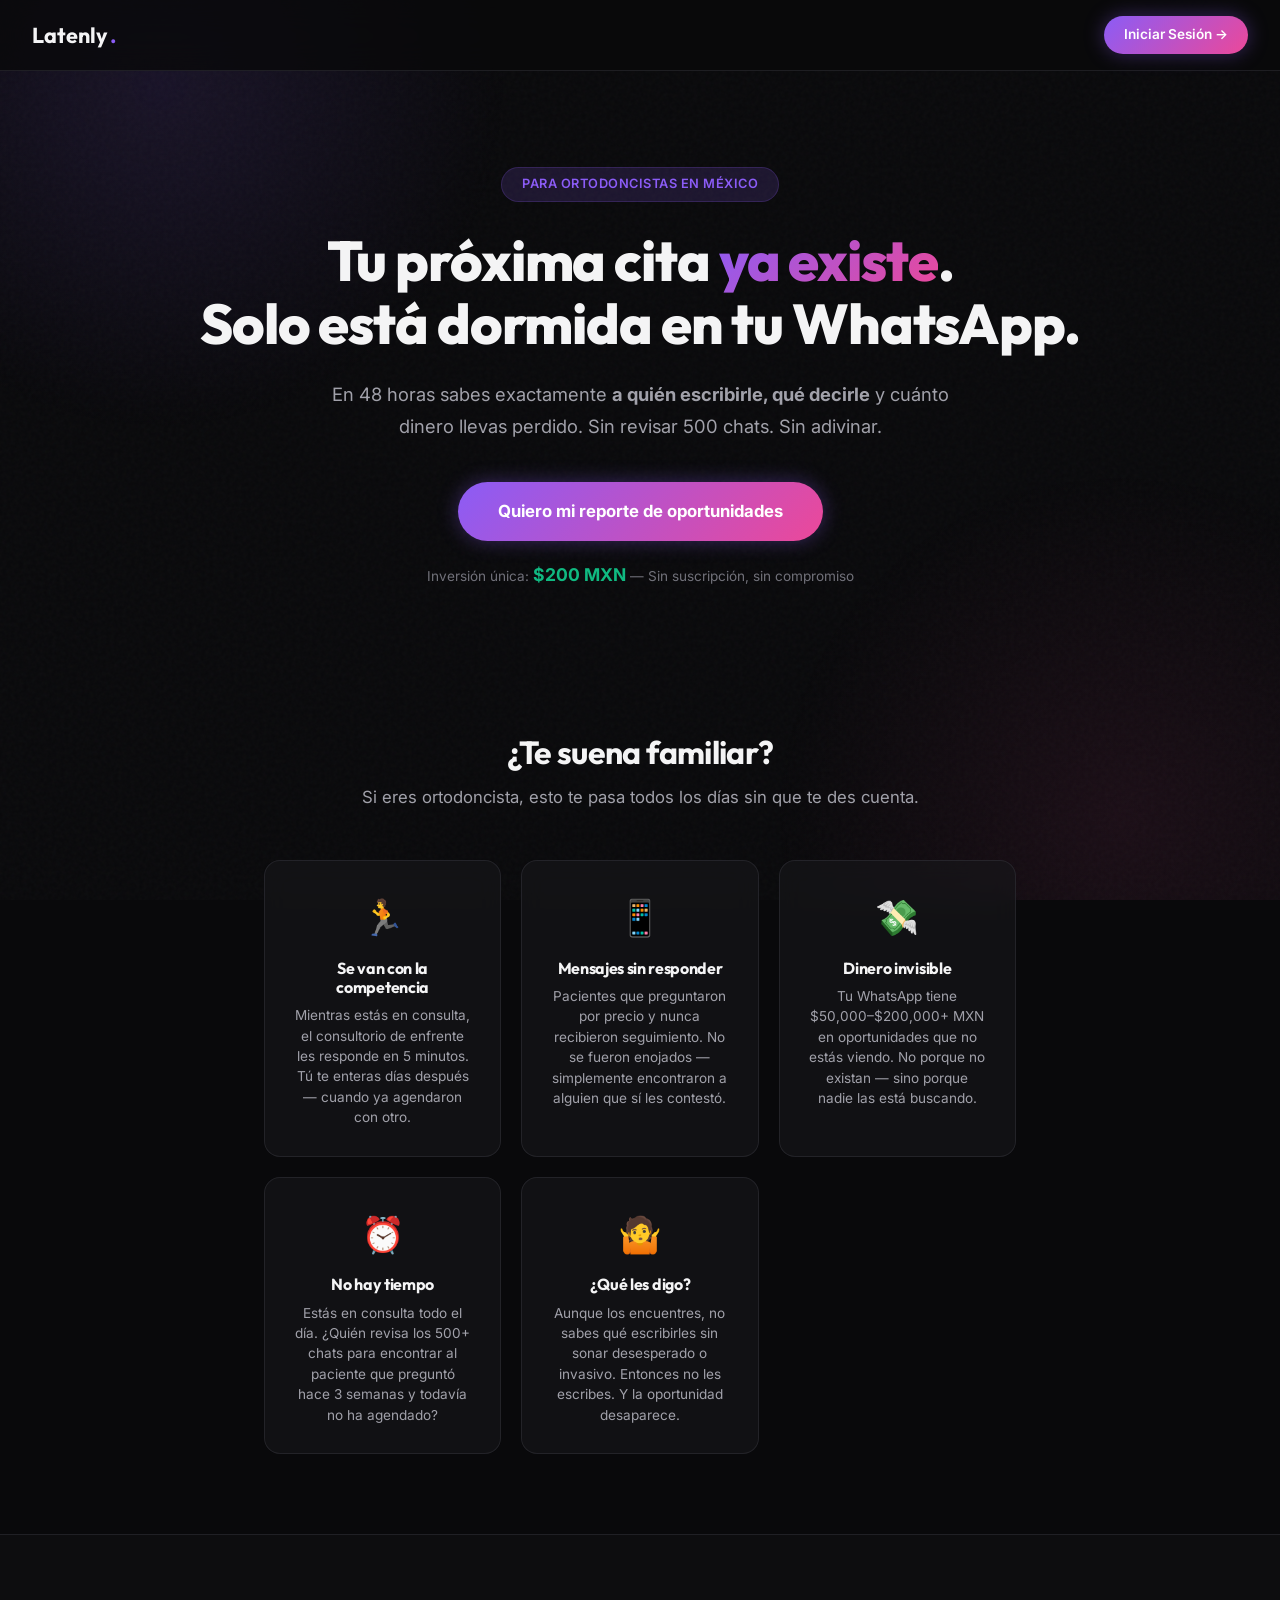
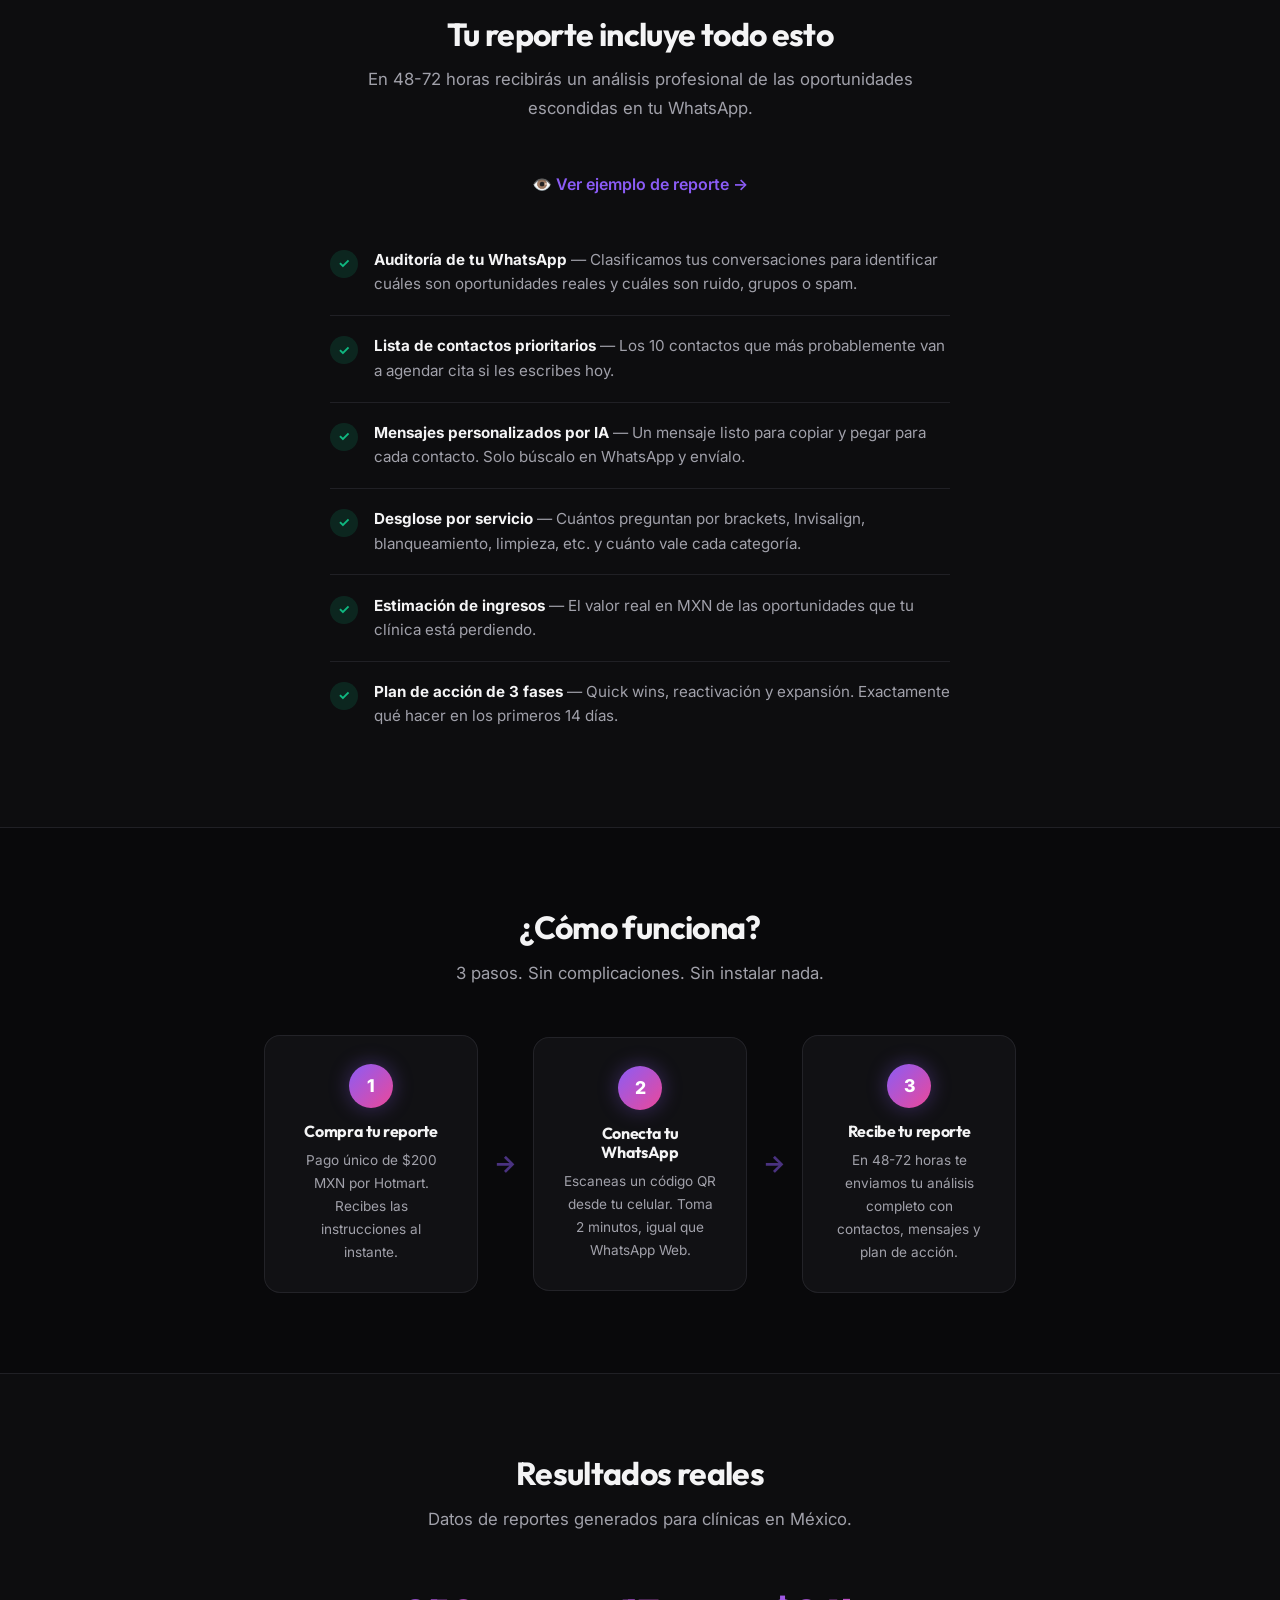
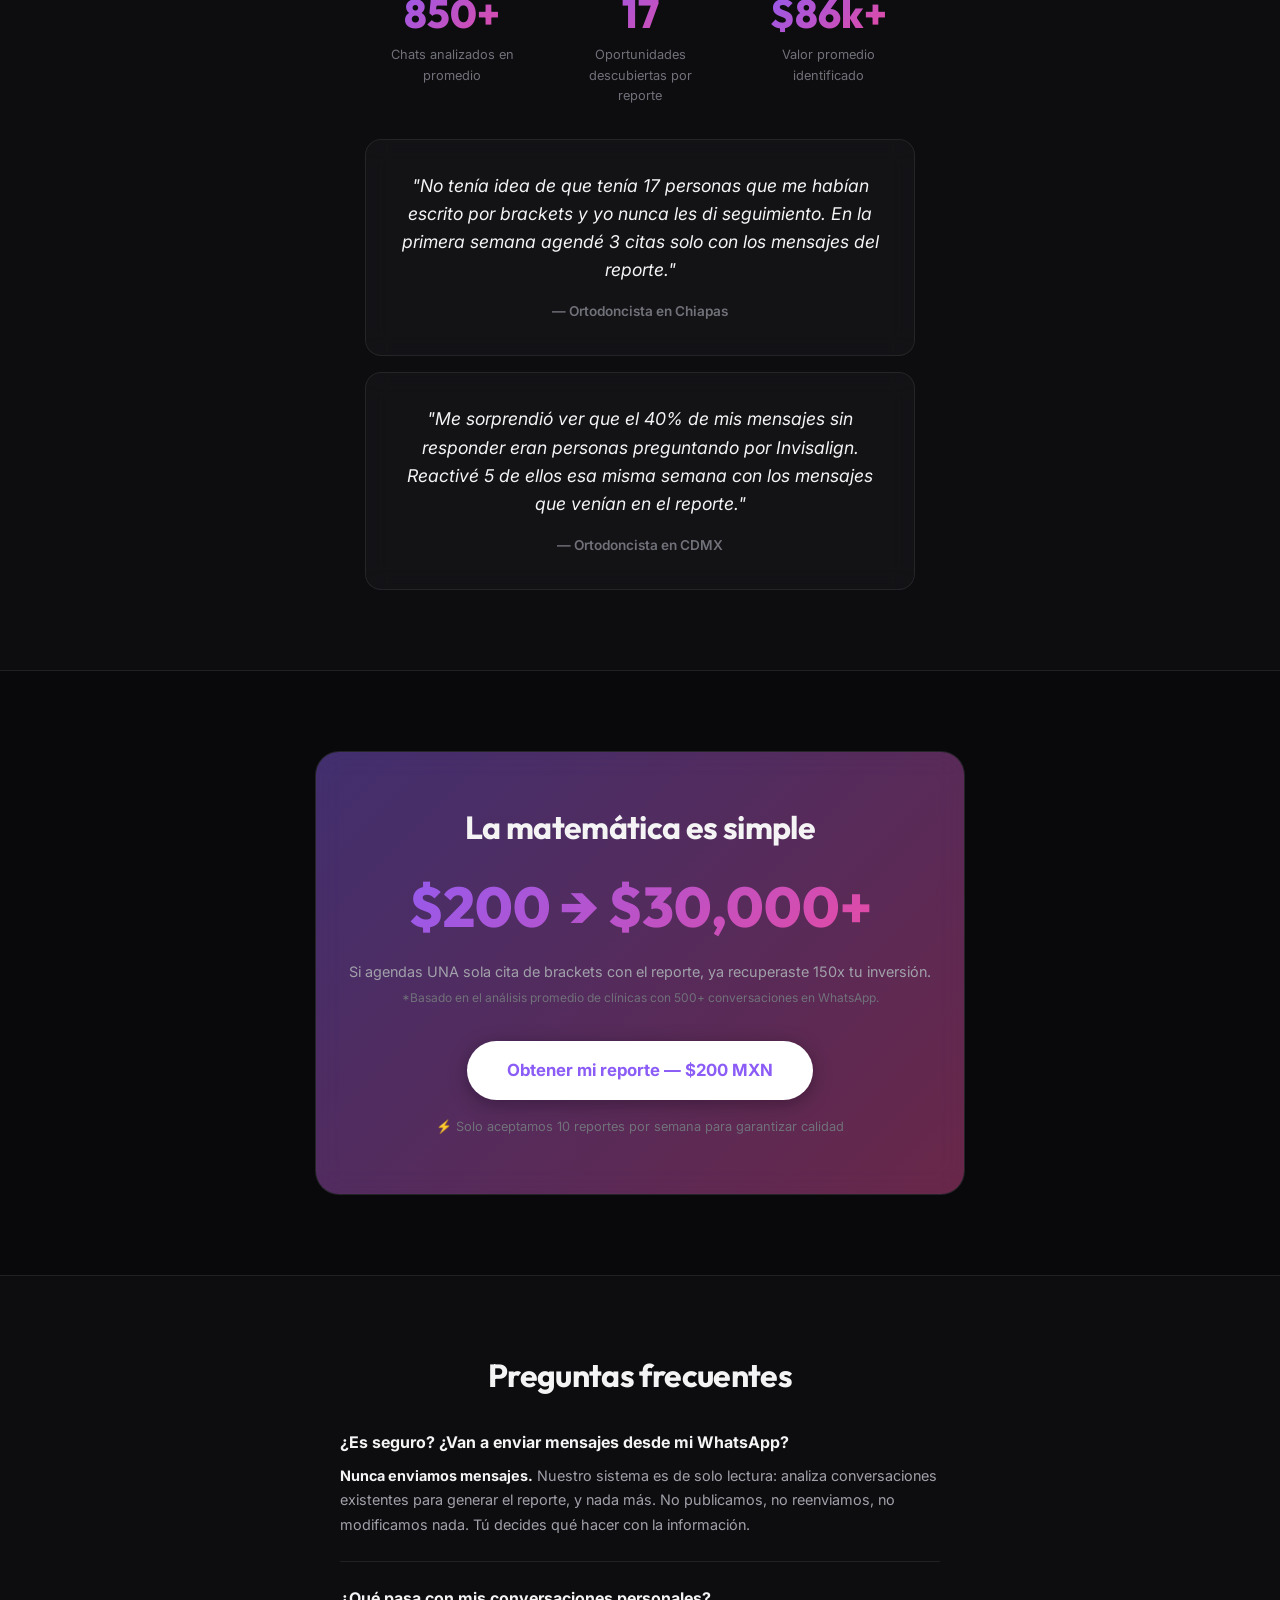
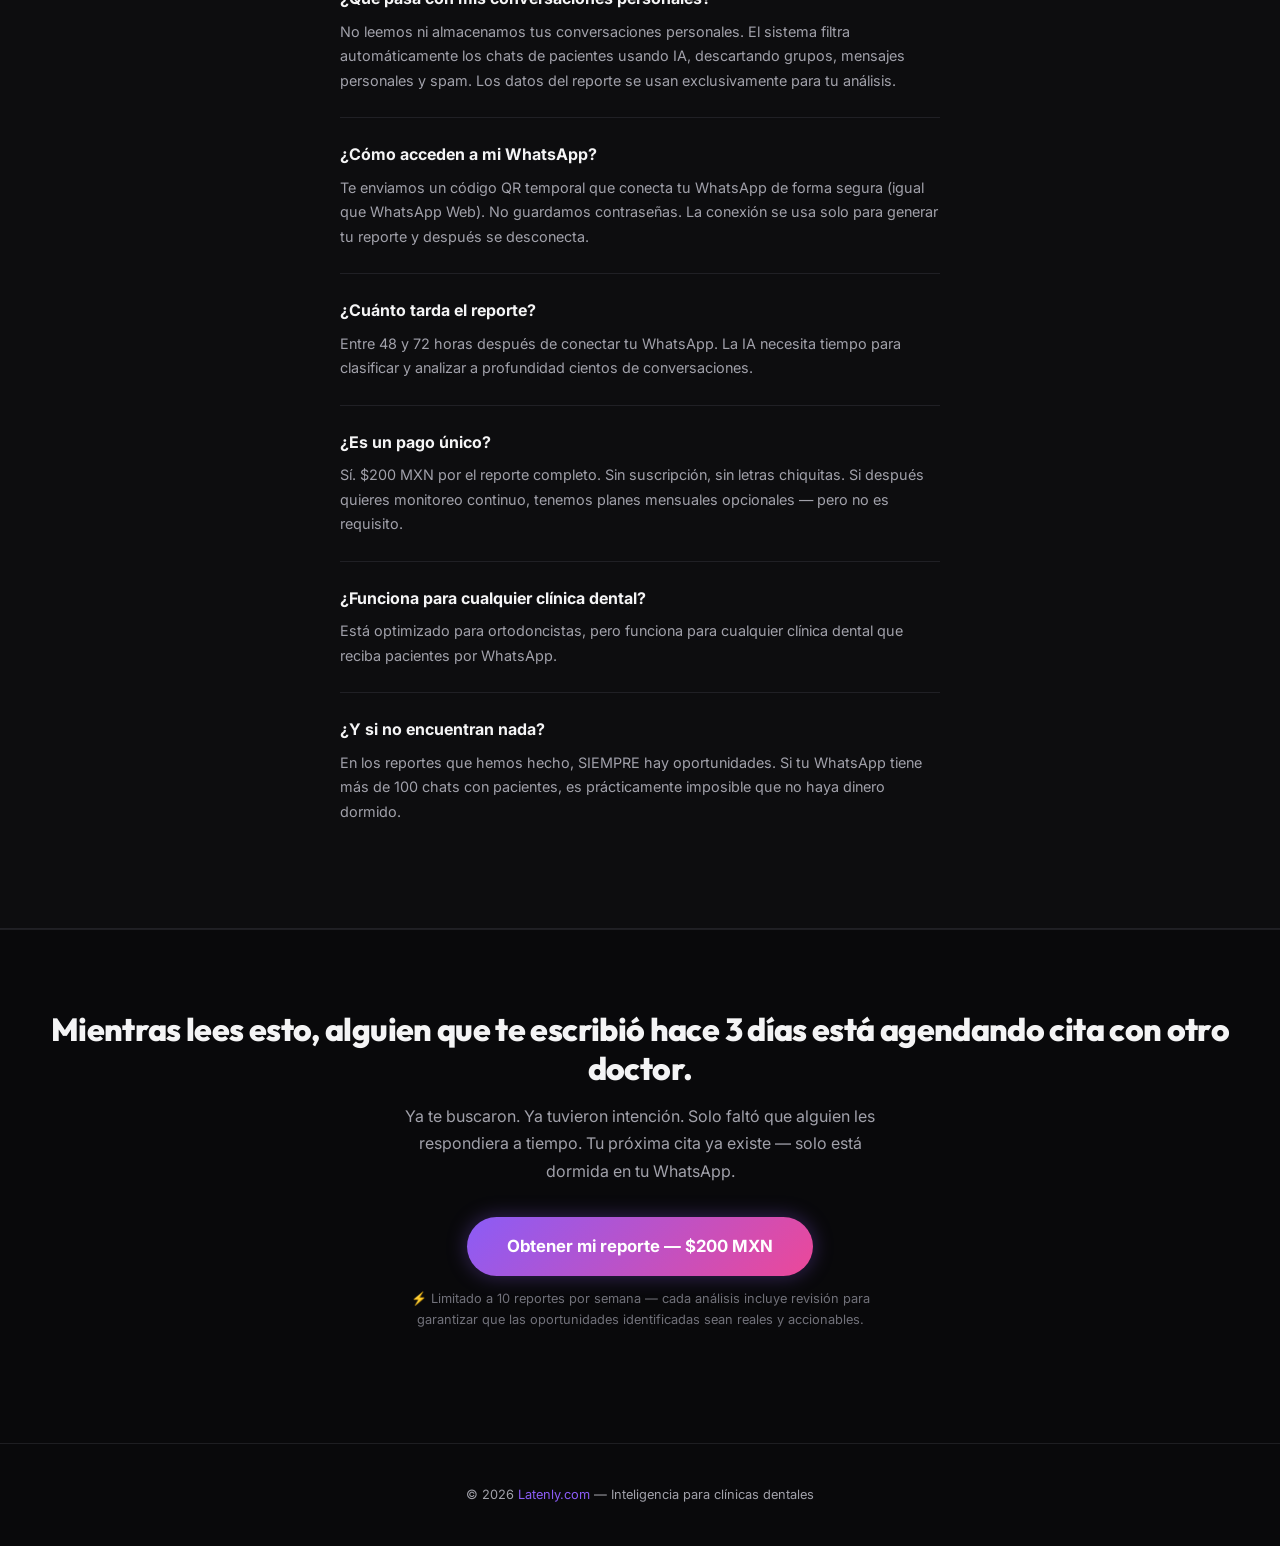
==== commit 3a1b78b9: "refactor: rewrite hero, pain points, testimonials, and copy to improve value proposition and clarity" ====
--- a/index.html
+++ b/index.html
@@ -23,7 +23,7 @@
     <nav class="nav-bar">
         <a href="/" class="nav-logo">Latenly<span>.</span></a>
         <div class="nav-actions">
-            <a href="/login/" class="nav-cta">Iniciar Sesión →</a>
+            <a href="/login/" class="nav-cta" id="navLoginBtn">Iniciar Sesión →</a>
         </div>
     </nav>
 
@@ -32,9 +32,8 @@
         <div class="hero-badge">PARA ORTODONCISTAS EN MÉXICO</div>
         <h1>Tu próxima cita <span class="accent">ya existe</span>.<br>Solo está dormida en tu WhatsApp.</h1>
         <p class="subtitle">
-            Nuestra IA analiza tus conversaciones de WhatsApp y te dice
-            <strong>exactamente quién está listo para agendar</strong>, qué mensaje enviarle
-            y cuánto dinero estás dejando en la mesa.
+            En 48 horas sabes exactamente <strong>a quién escribirle,
+                qué decirle</strong> y cuánto dinero llevas perdido. Sin revisar 500 chats. Sin adivinar.
         </p>
         <a href="#comprar" class="hero-cta">Quiero mi reporte de oportunidades</a>
         <span class="hero-price">Inversión única: <strong>$200 MXN</strong> — Sin suscripción, sin compromiso</span>
@@ -47,37 +46,34 @@
             <p class="section-sub">Si eres ortodoncista, esto te pasa todos los días sin que te des cuenta.</p>
             <div class="pain-grid">
                 <div class="pain-card">
+                    <div class="pain-icon">🏃</div>
+                    <h3>Se van con la competencia</h3>
+                    <p>Mientras estás en consulta, el consultorio de enfrente les responde en 5 minutos. Tú te enteras
+                        días después — cuando ya agendaron con otro.</p>
+                </div>
+                <div class="pain-card">
                     <div class="pain-icon">📱</div>
                     <h3>Mensajes sin responder</h3>
-                    <p>Pacientes que preguntaron por precio y nadie les dio seguimiento. Se fueron con otro consultorio.
-                    </p>
+                    <p>Pacientes que preguntaron por precio y nunca recibieron seguimiento. No se fueron enojados —
+                        simplemente encontraron a alguien que sí les contestó.</p>
                 </div>
                 <div class="pain-card">
                     <div class="pain-icon">💸</div>
                     <h3>Dinero invisible</h3>
-                    <p>Tu WhatsApp tiene $50,000-$200,000+ MXN en oportunidades que no estás viendo.</p>
+                    <p>Tu WhatsApp tiene $50,000–$200,000+ MXN en oportunidades que no estás viendo. No porque no
+                        existan — sino porque nadie las está buscando.</p>
                 </div>
                 <div class="pain-card">
                     <div class="pain-icon">⏰</div>
                     <h3>No hay tiempo</h3>
-                    <p>Estás en consulta todo el día. ¿Quién revisa los 500+ chats para encontrar oportunidades?</p>
+                    <p>Estás en consulta todo el día. ¿Quién revisa los 500+ chats para encontrar al paciente que
+                        preguntó hace 3 semanas y todavía no ha agendado?</p>
                 </div>
                 <div class="pain-card">
                     <div class="pain-icon">🤷</div>
                     <h3>¿Qué les digo?</h3>
-                    <p>Aunque los encuentres, no sabes qué mensaje enviarles sin sonar desesperado.</p>
-                </div>
-                <div class="pain-card">
-                    <div class="pain-icon">🏃</div>
-                    <h3>Se van con la competencia</h3>
-                    <p>Mientras tú atiendes, el consultorio de enfrente les responde en 5 minutos. Pierdes pacientes sin
-                        enterarte.</p>
-                </div>
-                <div class="pain-card">
-                    <div class="pain-icon">📊</div>
-                    <h3>No sabes cuánto pierdes</h3>
-                    <p>Sin datos, no puedes mejorar. ¿Cuántas preguntas de precio recibes al mes? ¿Cuántas se convierten
-                        en cita? No tienes idea.</p>
+                    <p>Aunque los encuentres, no sabes qué escribirles sin sonar desesperado o invasivo. Entonces no les
+                        escribes. Y la oportunidad desaparece.</p>
                 </div>
             </div>
         </div>
@@ -177,12 +173,13 @@
                 <p class="proof-quote">"No tenía idea de que tenía 17 personas que me habían escrito por brackets y yo
                     nunca les di seguimiento. En la primera semana agendé 3 citas solo con los mensajes del reporte."
                 </p>
-                <p class="proof-author">— Ortodoncista en Chiapas, México</p>
+                <p class="proof-author">— Ortodoncista en Chiapas</p>
             </div>
             <div class="proof-card" style="margin-top: 1rem;">
-                <p class="proof-quote">"Me sorprendió ver que el 40% de mis mensajes sin responder eran de personas
-                    preguntando por Invisalign. Eso es mucho dinero que no estaba viendo."</p>
-                <p class="proof-author">— Dentista general, CDMX</p>
+                <p class="proof-quote">"Me sorprendió ver que el 40% de mis mensajes sin responder eran personas
+                    preguntando por Invisalign. Reactivé 5 de ellos esa misma semana con los mensajes que venían en el
+                    reporte."</p>
+                <p class="proof-author">— Ortodoncista en CDMX</p>
             </div>
         </div>
     </section>
@@ -217,18 +214,18 @@
                         reenviamos, no modificamos nada. Tú decides qué hacer con la información.</div>
                 </div>
                 <div class="faq-item">
+                    <div class="faq-q">¿Qué pasa con mis conversaciones personales?</div>
+                    <div class="faq-a">No leemos ni almacenamos tus conversaciones personales. El sistema filtra
+                        automáticamente los chats de pacientes usando IA, descartando grupos, mensajes personales y
+                        spam. Los datos del reporte se usan exclusivamente para tu análisis.</div>
+                </div>
+                <div class="faq-item">
                     <div class="faq-q">¿Cómo acceden a mi WhatsApp?</div>
                     <div class="faq-a">Te enviamos un código QR temporal que conecta tu WhatsApp de forma segura (igual
                         que WhatsApp Web). No guardamos contraseñas. La conexión se usa solo para generar tu reporte y
                         después se desconecta.</div>
                 </div>
                 <div class="faq-item">
-                    <div class="faq-q">¿Qué pasa con mis conversaciones personales?</div>
-                    <div class="faq-a">No leemos ni almacenamos tus conversaciones personales. El sistema filtra
-                        automáticamente los chats de pacientes usando IA, descartando grupos, mensajes personales y
-                        spam. Los datos del reporte se usan exclusivamente para tu análisis.</div>
-                </div>
-                <div class="faq-item">
                     <div class="faq-q">¿Cuánto tarda el reporte?</div>
                     <div class="faq-a">Entre 48 y 72 horas después de conectar tu WhatsApp. La IA necesita tiempo para
                         clasificar y analizar a profundidad cientos de conversaciones.</div>
@@ -255,13 +252,14 @@
 
     <!-- FINAL CTA -->
     <section class="final-cta">
-        <h2>Cada día que pasa, otro consultorio les contesta primero.</h2>
-        <p>Deja de perder pacientes que ya te buscaron. Tu próxima cita ya existe — solo está dormida en tu WhatsApp.
-        </p>
+        <h2>Mientras lees esto, alguien que te escribió hace 3 días está agendando cita con otro doctor.</h2>
+        <p>Ya te buscaron. Ya tuvieron intención. Solo faltó que alguien les respondiera a tiempo.
+            Tu próxima cita ya existe — solo está dormida en tu WhatsApp.</p>
         <a href="https://hotmart.com/PLACEHOLDER" class="hero-cta" target="_blank">
             Obtener mi reporte — $200 MXN
         </a>
-        <p class="scarcity">⚡ Cupos limitados: 10 reportes por semana</p>
+        <p class="scarcity">⚡ Limitado a 10 reportes por semana — cada análisis incluye revisión para garantizar que las
+            oportunidades identificadas sean reales y accionables.</p>
     </section>
 
     <!-- FOOTER -->
@@ -269,6 +267,26 @@
         <p>© 2026 <a href="/">Latenly.com</a> — Inteligencia para clínicas dentales</p>
     </footer>
 
+    <!-- Auth Check Script for Nav -->
+    <script>
+        document.addEventListener('DOMContentLoaded', () => {
+            let isLoggedIn = false;
+            for (let i = 0; i < localStorage.length; i++) {
+                const key = localStorage.key(i);
+                if (key && key.startsWith('sb-') && key.endsWith('-auth-token')) {
+                    isLoggedIn = true;
+                    break;
+                }
+            }
+            if (isLoggedIn) {
+                const loginBtn = document.getElementById('navLoginBtn');
+                if (loginBtn) {
+                    loginBtn.href = '/reporte/';
+                    loginBtn.textContent = 'Ver mi Reporte →';
+                }
+            }
+        });
+    </script>
 </body>
 
 </html>
